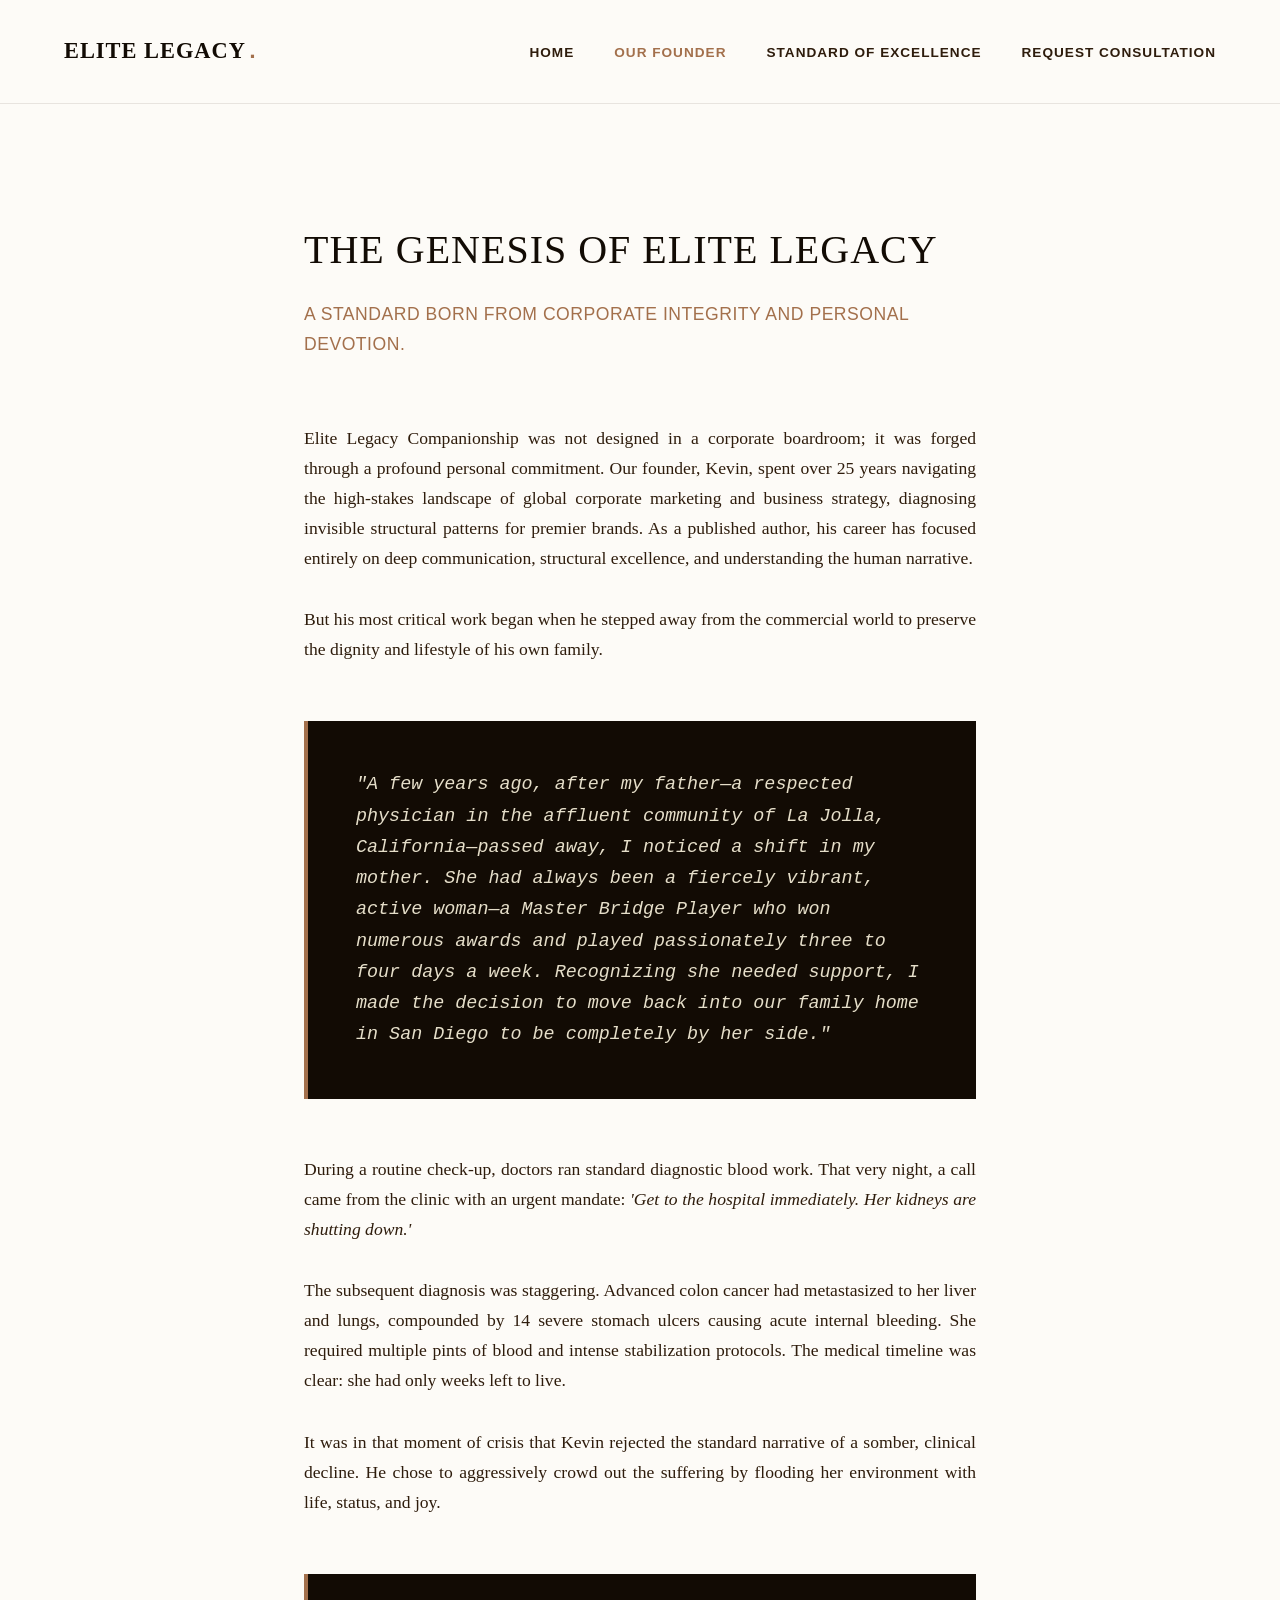
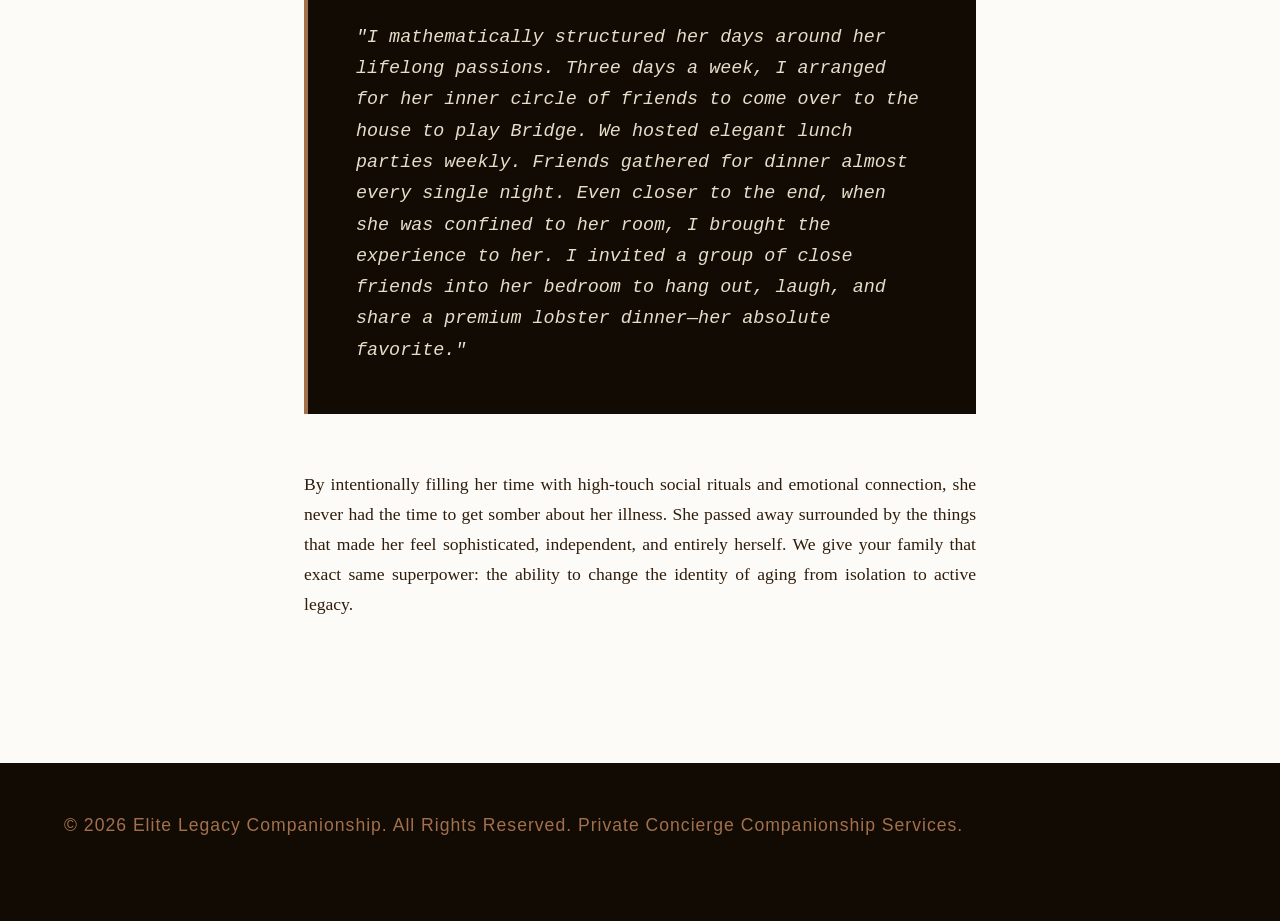
==== about.html @ 6182fc1a "Add files via upload" ====
<!DOCTYPE html>
<html lang="en">
<head>
    <meta charset="UTF-8">
    <meta name="viewport" content="width=device-width, initial-scale=1.0">
    <title>Our Founder | Elite Legacy Companionship</title>
    <style>
        :root {
            --bg-color: #fdfbf7;
            --text-color: #2e1c0c;
            --accent-color: #a3704c;
            --banner-bg: #120b04;
        }
        * { box-sizing: border-box; margin: 0; padding: 0; }
        body {
            font-family: 'Georgia', serif;
            background-color: var(--bg-color);
            color: var(--text-color);
            line-height: 1.7;
        }
        nav {
            display: flex;
            justify-content: space-between;
            align-items: center;
            padding: 2rem 5%;
            border-bottom: 1px solid rgba(46, 28, 12, 0.1);
            position: sticky;
            top: 0;
            background-color: rgba(253, 251, 247, 0.95);
            backdrop-filter: blur(10px);
            z-index: 1000;
        }
        .logo { font-family: 'Georgia', serif; font-size: 1.4rem; font-weight: 700; letter-spacing: 1px; color: var(--banner-bg); text-transform: uppercase; }
        .logo span { font-family: 'Courier New', monospace; color: var(--accent-color); font-weight: 900; }
        .nav-links { display: flex; list-style: none; gap: 2.5rem; font-family: 'Segoe UI', sans-serif; }
        .nav-links a { color: var(--text-color); text-decoration: none; font-size: 0.85rem; font-weight: 600; letter-spacing: 1px; text-transform: uppercase; transition: color 0.3s ease; }
        .nav-links a:hover, .nav-links a.active { color: var(--accent-color); }
        
        .container { max-width: 800px; margin: 0 auto; padding: 7rem 5%; }
        h1 { font-size: 2.5rem; color: var(--banner-bg); margin-bottom: 1rem; font-weight: 400; text-transform: uppercase; letter-spacing: 1px; }
        .tagline { font-family: 'Segoe UI', sans-serif; font-size: 1.1rem; color: var(--accent-color); margin-bottom: 4rem; font-weight: 400; letter-spacing: 0.5px; text-transform: uppercase; }
        p { margin-bottom: 2rem; font-size: 1.1rem; text-align: justify; }
        
        .quote-banner {
            background-color: var(--banner-bg);
            color: #fdfbf7;
            padding: 3rem;
            margin: 3.5rem 0;
            border-left: 4px solid var(--accent-color);
        }
        .quote-banner p {
            font-family: 'Courier New', monospace;
            font-style: italic;
            color: #e5dec9;
            font-size: 1.15rem;
            margin-bottom: 0;
            text-align: left;
        }
        footer { background-color: #120b04; text-align: center; padding: 3rem 5%; font-family: 'Segoe UI', sans-serif; font-size: 0.8rem; letter-spacing: 1px; }
        footer p { color: #a3704c; }
    </style>
</head>
<body>
    <nav>
        <div class="logo">Elite Legacy<span>.</span></div>
        <ul class="nav-links">
            <li><a href="index.html">Home</a></li>
            <li><a href="about.html" class="active">Our Founder</a></li>
            <li><a href="excellence.html">Standard of Excellence</a></li>
            <li><a href="apply.html">Request Consultation</a></li>
        </ul>
    </nav>

    <div class="container">
        <h1>The Genesis of Elite Legacy</h1>
        <div class="tagline">A standard born from corporate integrity and personal devotion.</div>
        
        <p>Elite Legacy Companionship was not designed in a corporate boardroom; it was forged through a profound personal commitment. Our founder, Kevin, spent over 25 years navigating the high-stakes landscape of global corporate marketing and business strategy, diagnosing invisible structural patterns for premier brands. As a published author, his career has focused entirely on deep communication, structural excellence, and understanding the human narrative.</p>
        <p>But his most critical work began when he stepped away from the commercial world to preserve the dignity and lifestyle of his own family.</p>
        
        <div class="quote-banner">
            <p>"A few years ago, after my father—a respected physician in the affluent community of La Jolla, California—passed away, I noticed a shift in my mother. She had always been a fiercely vibrant, active woman—a Master Bridge Player who won numerous awards and played passionately three to four days a week. Recognizing she needed support, I made the decision to move back into our family home in San Diego to be completely by her side."</p>
        </div>

        <p>During a routine check-up, doctors ran standard diagnostic blood work. That very night, a call came from the clinic with an urgent mandate: <em>'Get to the hospital immediately. Her kidneys are shutting down.'</em></p>
        <p>The subsequent diagnosis was staggering. Advanced colon cancer had metastasized to her liver and lungs, compounded by 14 severe stomach ulcers causing acute internal bleeding. She required multiple pints of blood and intense stabilization protocols. The medical timeline was clear: she had only weeks left to live.</p>
        <p>It was in that moment of crisis that Kevin rejected the standard narrative of a somber, clinical decline. He chose to aggressively crowd out the suffering by flooding her environment with life, status, and joy.</p>
        
        <div class="quote-banner">
            <p>"I mathematically structured her days around her lifelong passions. Three days a week, I arranged for her inner circle of friends to come over to the house to play Bridge. We hosted elegant lunch parties weekly. Friends gathered for dinner almost every single night. Even closer to the end, when she was confined to her room, I brought the experience to her. I invited a group of close friends into her bedroom to hang out, laugh, and share a premium lobster dinner—her absolute favorite."</p>
        </div>

        <p>By intentionally filling her time with high-touch social rituals and emotional connection, she never had the time to get somber about her illness. She passed away surrounded by the things that made her feel sophisticated, independent, and entirely herself. We give your family that exact same superpower: the ability to change the identity of aging from isolation to active legacy.</p>
    </div>

    <footer>
        <p>&copy; 2026 Elite Legacy Companionship. All Rights Reserved. Private Concierge Companionship Services.</p>
    </footer>
</body>
</html>
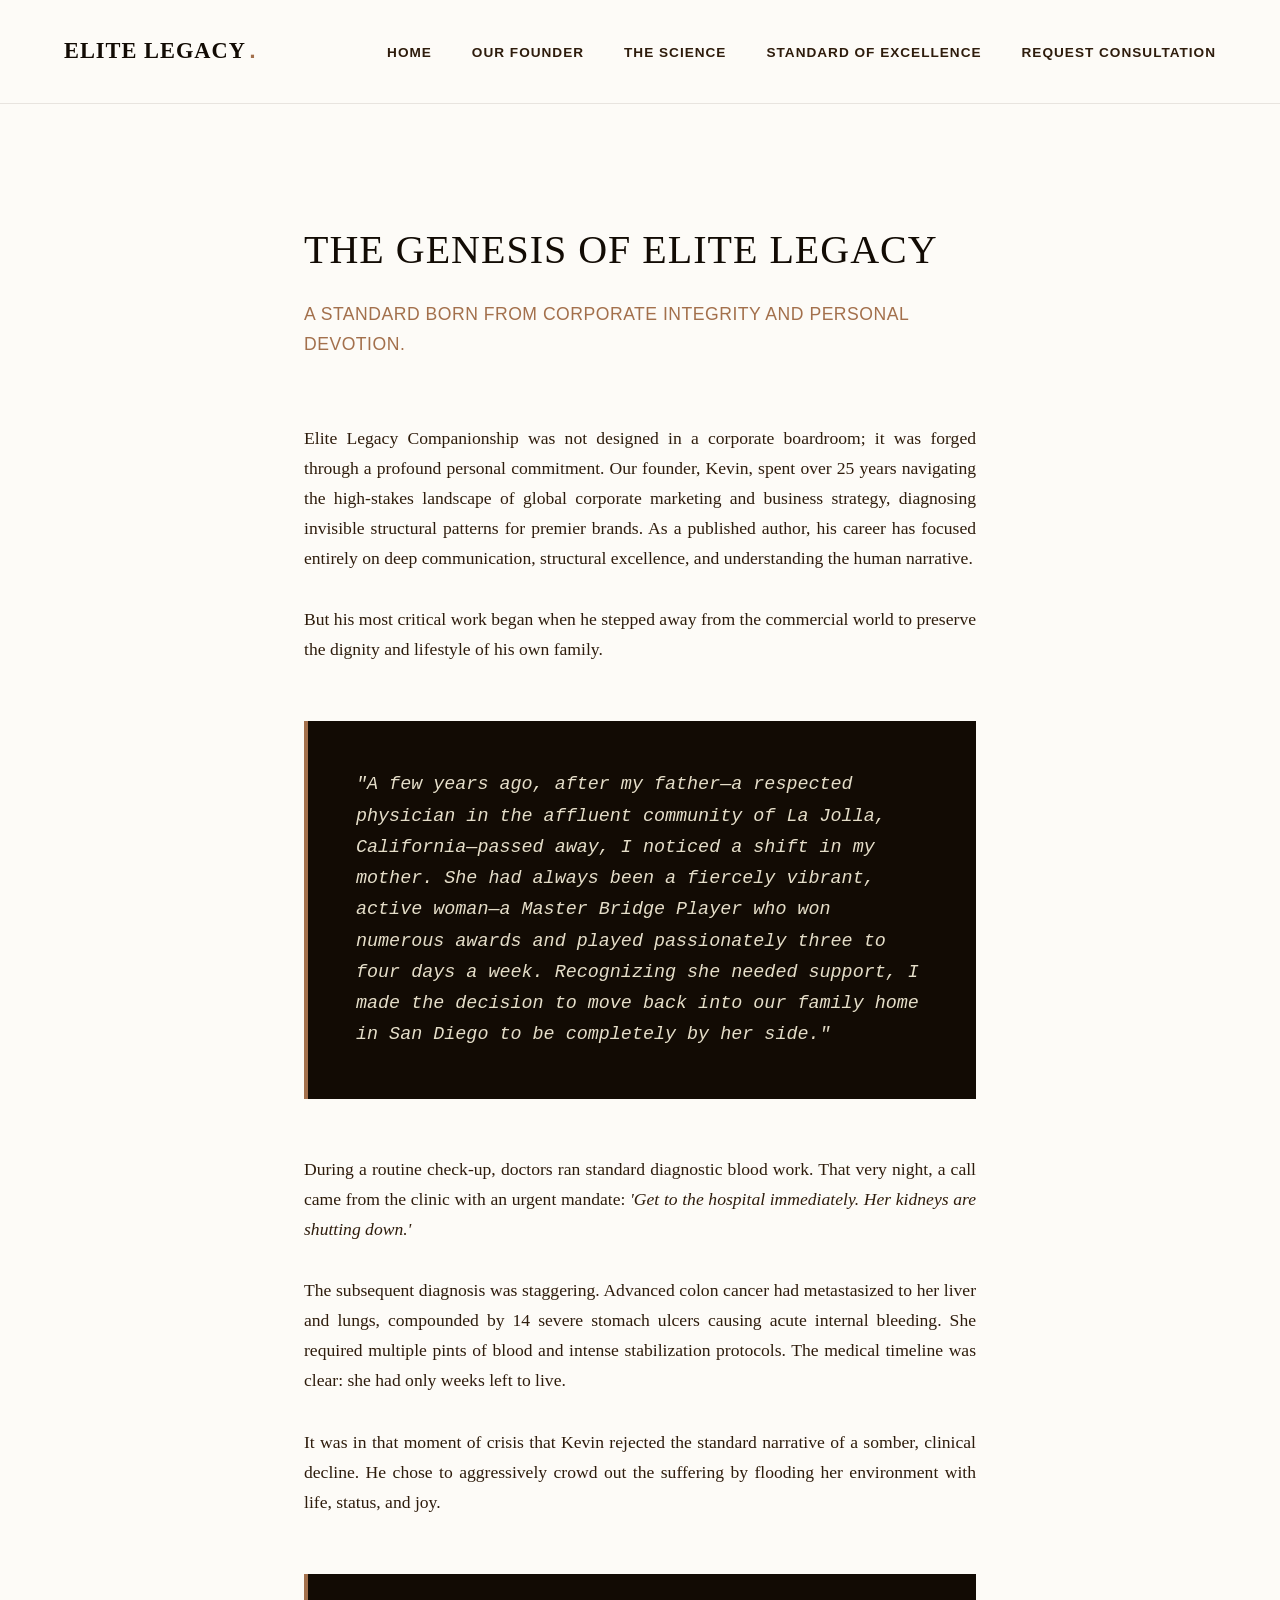
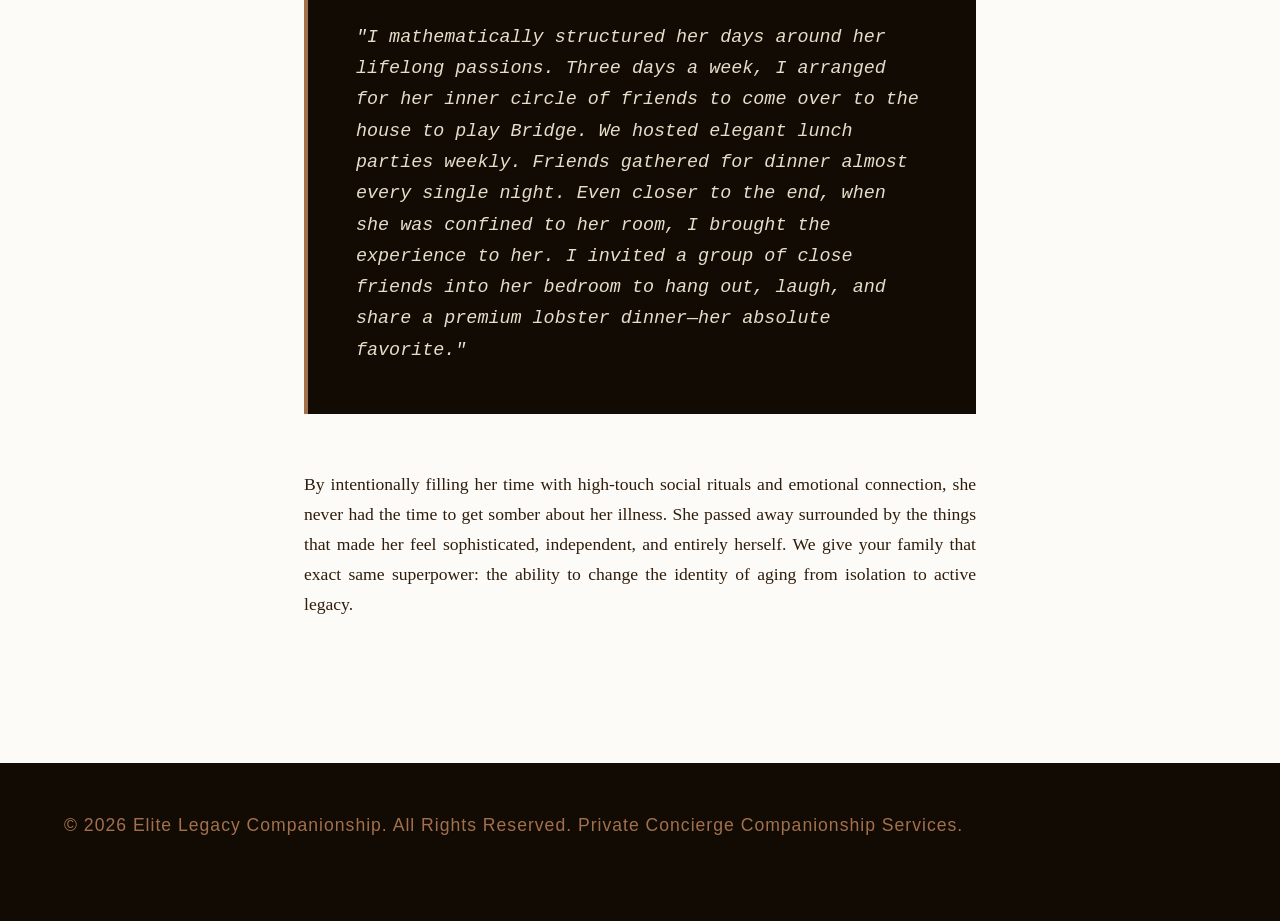
==== commit 27e41f5c: "Add files via upload" ====
--- a/about.html
+++ b/about.html
@@ -64,11 +64,13 @@
     <nav>
         <div class="logo">Elite Legacy<span>.</span></div>
         <ul class="nav-links">
-            <li><a href="index.html">Home</a></li>
-            <li><a href="about.html" class="active">Our Founder</a></li>
-            <li><a href="excellence.html">Standard of Excellence</a></li>
-            <li><a href="apply.html">Request Consultation</a></li>
-        </ul>
+    <li><a href="index.html">Home</a></li>
+    <li><a href="about.html">Our Founder</a></li>
+    <li><a href="science.html">The Science</a></li>
+    <li><a href="excellence.html">Standard of Excellence</a></li>
+    <li><a href="apply.html">Request Consultation</a></li>
+</ul>
+
     </nav>
 
     <div class="container">
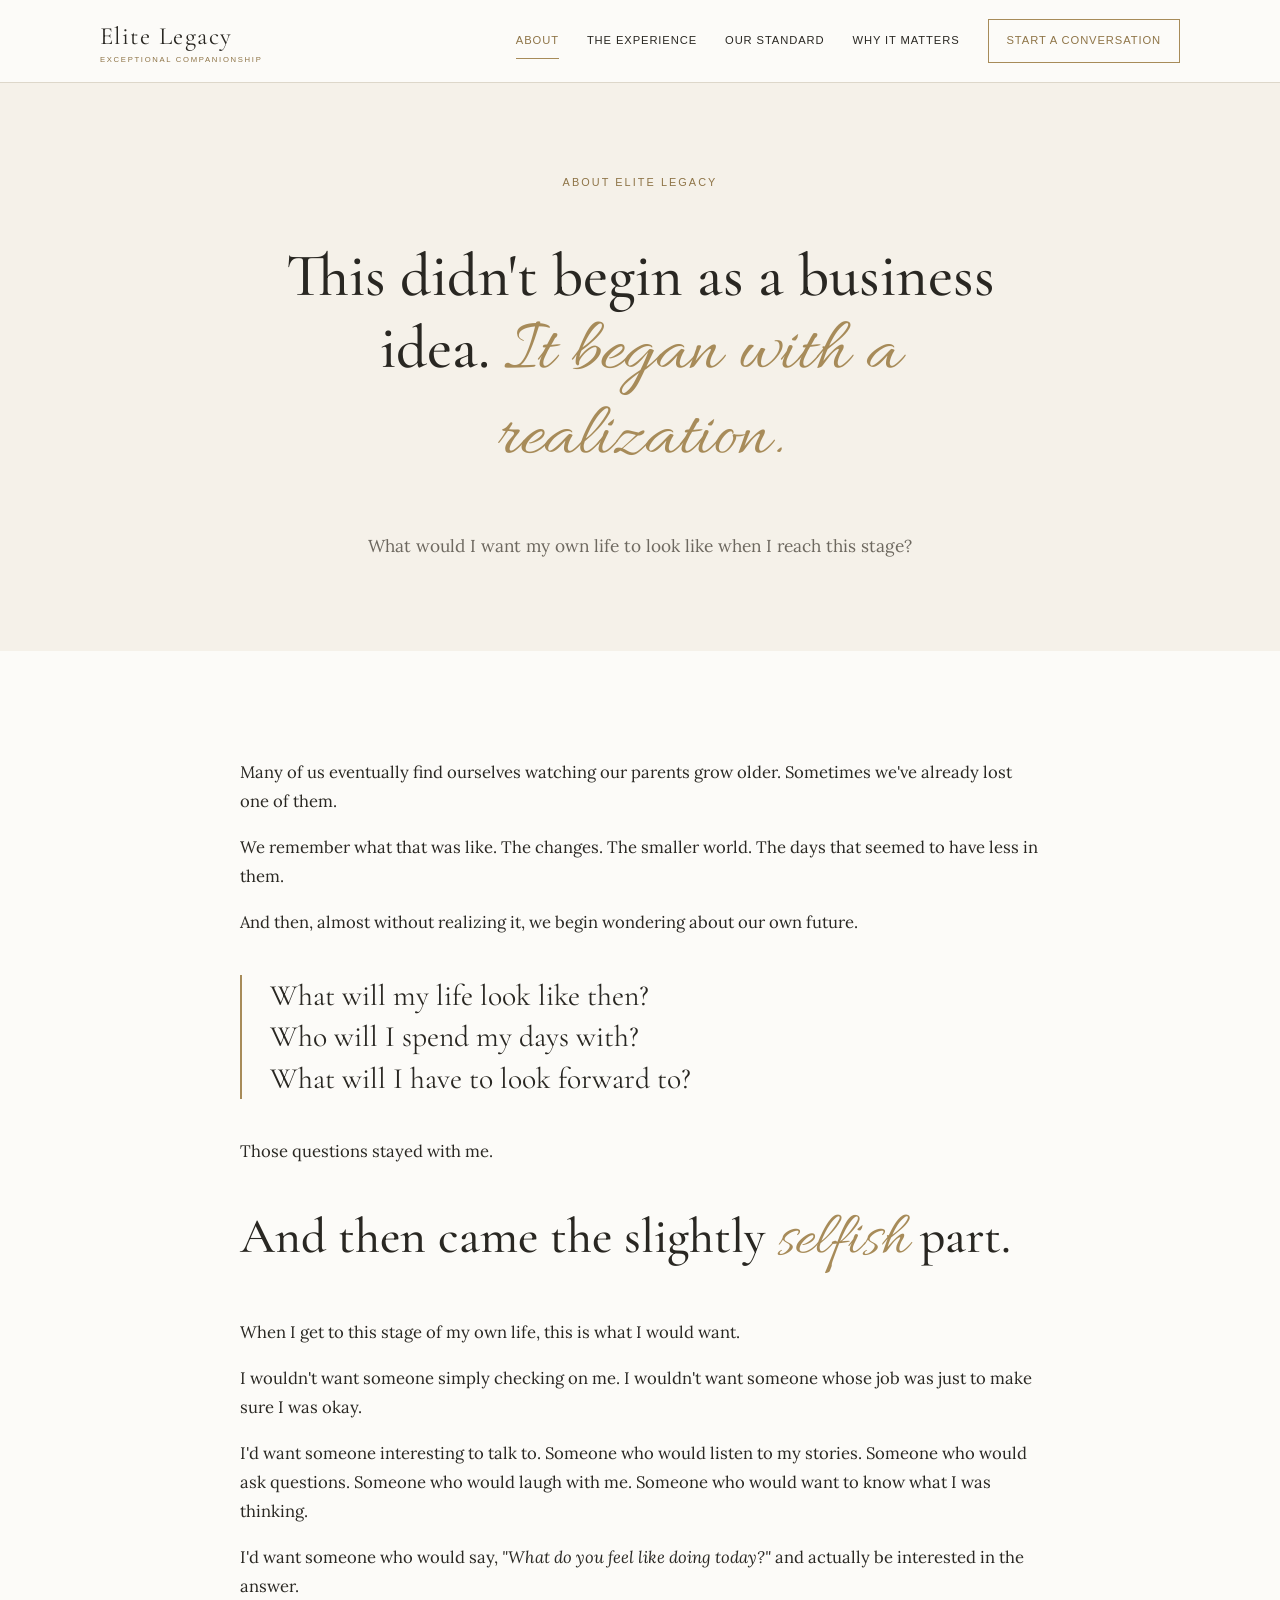
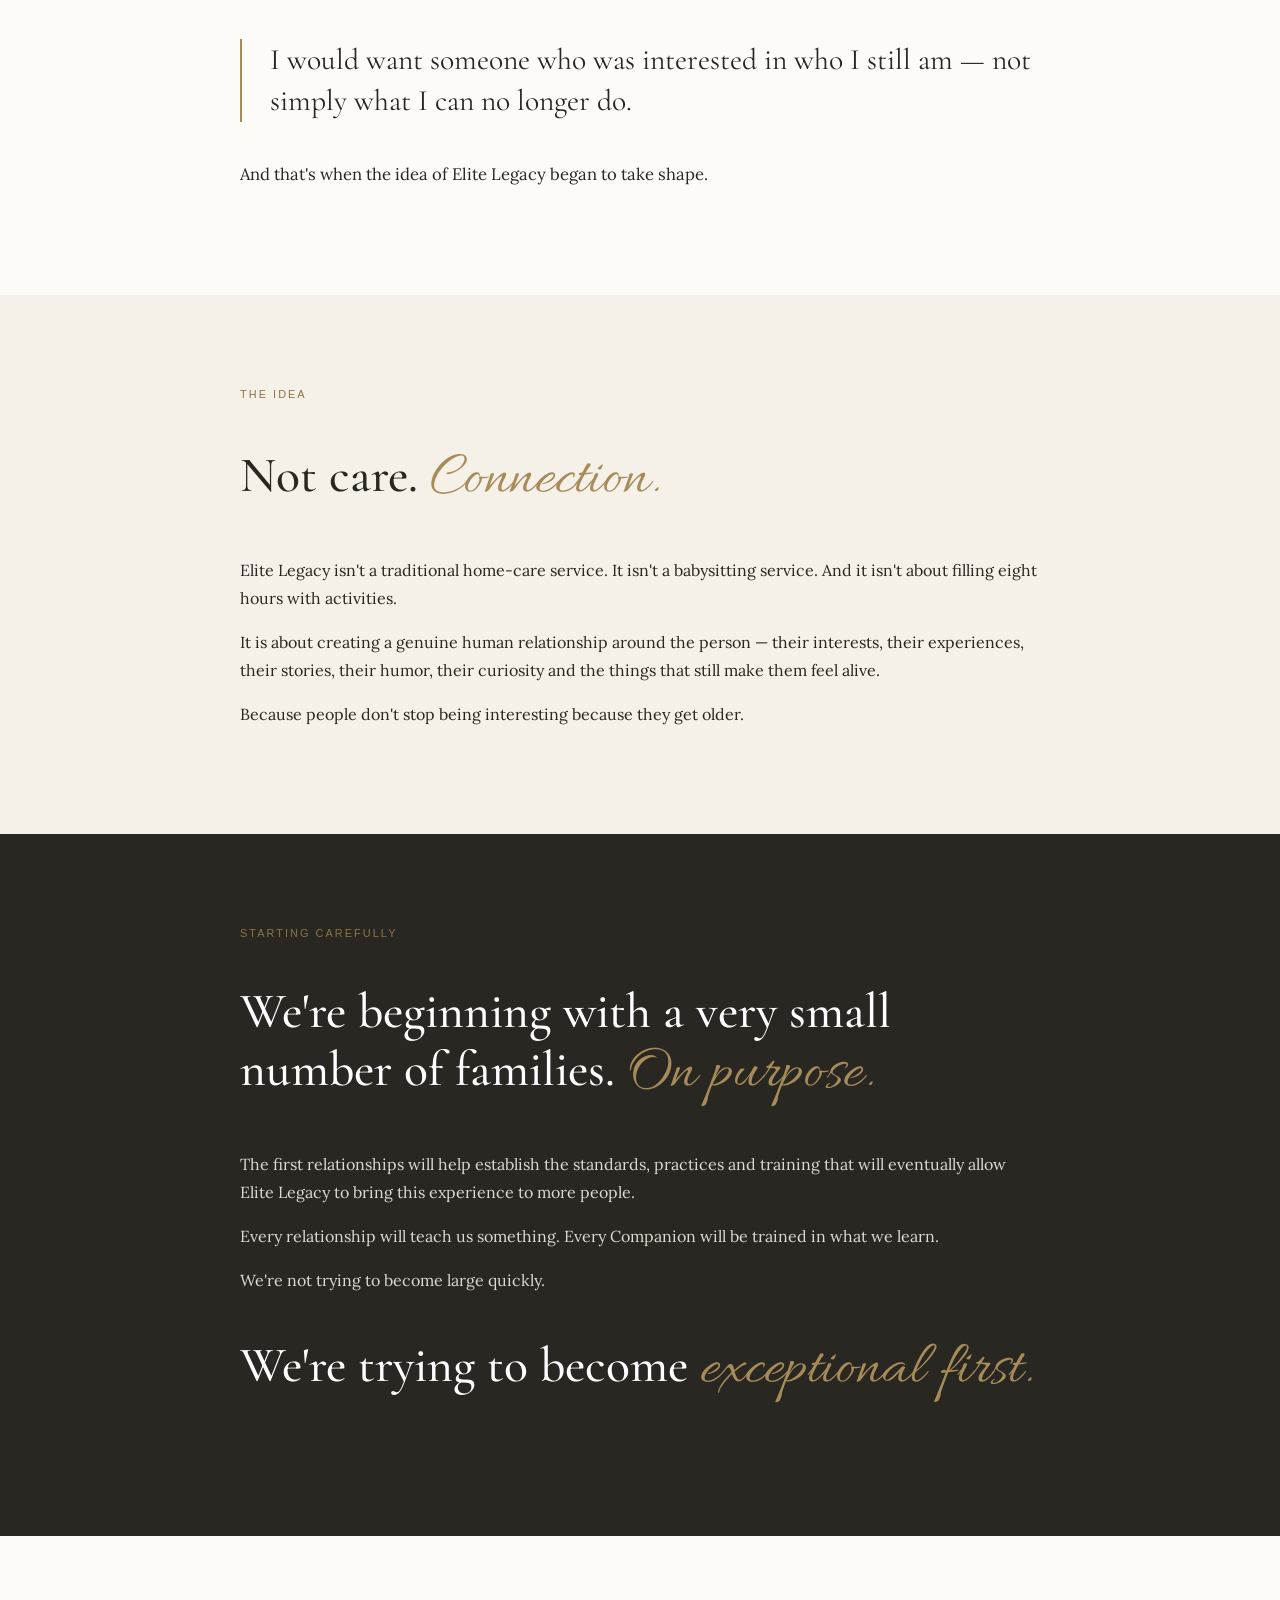
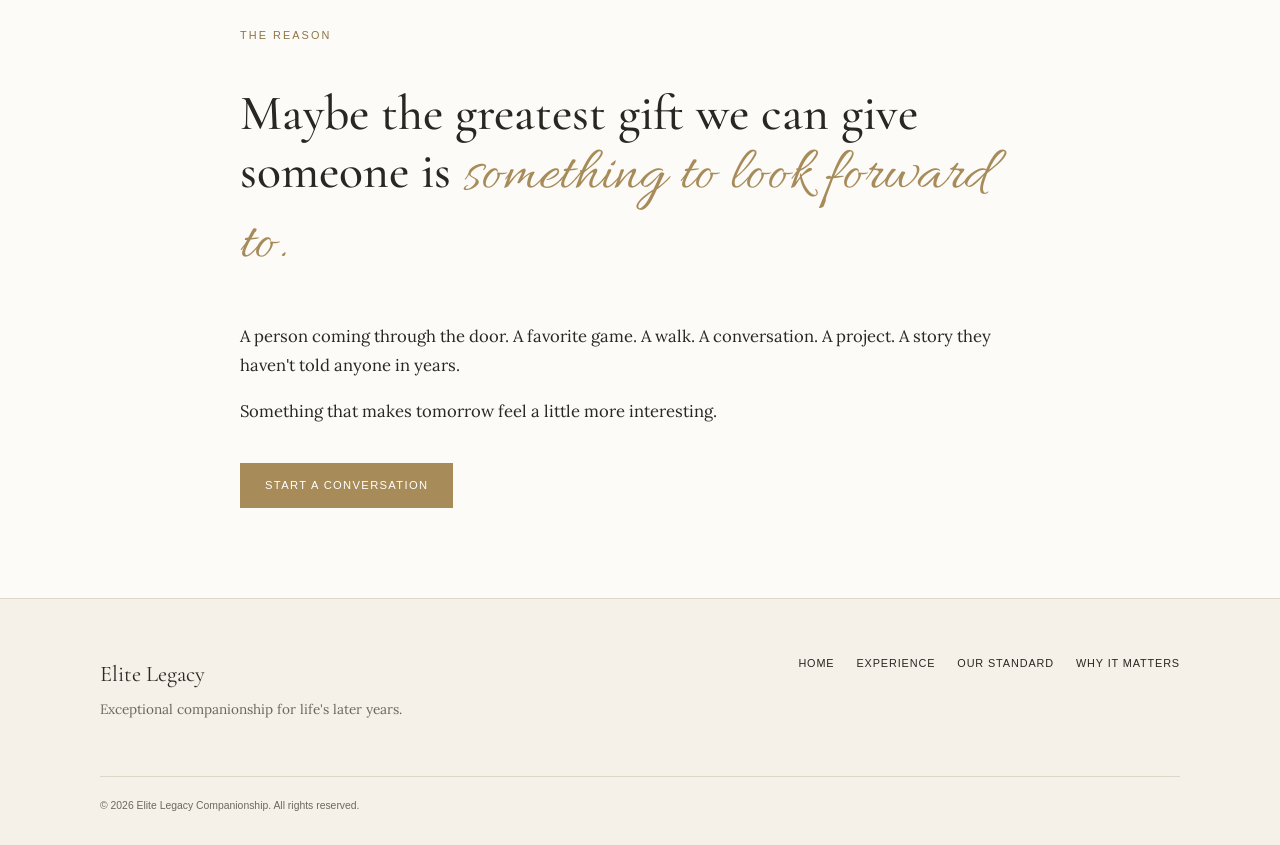
==== commit 2543efee: "Add files via upload" ====
--- a/about.html
+++ b/about.html
@@ -1,102 +1,305 @@
 <!DOCTYPE html>
 <html lang="en">
 <head>
-    <meta charset="UTF-8">
-    <meta name="viewport" content="width=device-width, initial-scale=1.0">
-    <title>Our Founder | Elite Legacy Companionship</title>
-    <style>
-        :root {
-            --bg-color: #fdfbf7;
-            --text-color: #2e1c0c;
-            --accent-color: #a3704c;
-            --banner-bg: #120b04;
-        }
-        * { box-sizing: border-box; margin: 0; padding: 0; }
-        body {
-            font-family: 'Georgia', serif;
-            background-color: var(--bg-color);
-            color: var(--text-color);
-            line-height: 1.7;
-        }
-        nav {
-            display: flex;
-            justify-content: space-between;
-            align-items: center;
-            padding: 2rem 5%;
-            border-bottom: 1px solid rgba(46, 28, 12, 0.1);
-            position: sticky;
-            top: 0;
-            background-color: rgba(253, 251, 247, 0.95);
-            backdrop-filter: blur(10px);
-            z-index: 1000;
-        }
-        .logo { font-family: 'Georgia', serif; font-size: 1.4rem; font-weight: 700; letter-spacing: 1px; color: var(--banner-bg); text-transform: uppercase; }
-        .logo span { font-family: 'Courier New', monospace; color: var(--accent-color); font-weight: 900; }
-        .nav-links { display: flex; list-style: none; gap: 2.5rem; font-family: 'Segoe UI', sans-serif; }
-        .nav-links a { color: var(--text-color); text-decoration: none; font-size: 0.85rem; font-weight: 600; letter-spacing: 1px; text-transform: uppercase; transition: color 0.3s ease; }
-        .nav-links a:hover, .nav-links a.active { color: var(--accent-color); }
-        
-        .container { max-width: 800px; margin: 0 auto; padding: 7rem 5%; }
-        h1 { font-size: 2.5rem; color: var(--banner-bg); margin-bottom: 1rem; font-weight: 400; text-transform: uppercase; letter-spacing: 1px; }
-        .tagline { font-family: 'Segoe UI', sans-serif; font-size: 1.1rem; color: var(--accent-color); margin-bottom: 4rem; font-weight: 400; letter-spacing: 0.5px; text-transform: uppercase; }
-        p { margin-bottom: 2rem; font-size: 1.1rem; text-align: justify; }
-        
-        .quote-banner {
-            background-color: var(--banner-bg);
-            color: #fdfbf7;
-            padding: 3rem;
-            margin: 3.5rem 0;
-            border-left: 4px solid var(--accent-color);
-        }
-        .quote-banner p {
-            font-family: 'Courier New', monospace;
-            font-style: italic;
-            color: #e5dec9;
-            font-size: 1.15rem;
-            margin-bottom: 0;
-            text-align: left;
-        }
-        footer { background-color: #120b04; text-align: center; padding: 3rem 5%; font-family: 'Segoe UI', sans-serif; font-size: 0.8rem; letter-spacing: 1px; }
-        footer p { color: #a3704c; }
-    </style>
+<meta charset="UTF-8">
+<meta name="viewport" content="width=device-width, initial-scale=1.0">
+
+<title>About | Elite Legacy Companionship</title>
+
+<meta name="description" content="Discover why Elite Legacy was created and the philosophy behind exceptional companionship for older adults.">
+
+<link rel="preconnect" href="https://fonts.googleapis.com">
+<link rel="preconnect" href="https://fonts.gstatic.com" crossorigin>
+<link href="https://fonts.googleapis.com/css2?family=Allura&family=Cormorant+Garamond:wght@400;500;600&family=Lora:wght@400;500;600&display=swap" rel="stylesheet">
+
+<style>
+:root{
+--ink:#292722;
+--soft:#6d685f;
+--gold:#a78b59;
+--gold-dark:#8e7447;
+--cream:#f5f1e9;
+--white:#fcfbf8;
+--line:#ddd7ca;
+}
+
+*{box-sizing:border-box;}
+body{margin:0;background:var(--white);color:var(--ink);font-family:"Lora",Georgia,serif;line-height:1.75;}
+a{color:inherit;text-decoration:none;}
+.container{width:min(1080px,90%);margin:auto;}
+
+h1,h2,h3{font-family:"Cormorant Garamond",Georgia,serif;font-weight:500;line-height:1.12;}
+h1{font-size:clamp(2.6rem,5vw,3.8rem);}
+h2{font-size:clamp(2.2rem,4vw,3.1rem);}
+h3{font-size:1.7rem;}
+
+.eyebrow{margin-bottom:16px;font-family:Arial,sans-serif;font-size:.68rem;letter-spacing:.19em;text-transform:uppercase;color:var(--gold-dark);}
+.script{font-family:"Allura",cursive;color:var(--gold);font-size:1.25em;}
+
+.site-header{background:rgba(252,251,248,.97);border-bottom:1px solid var(--line);}
+.nav{min-height:82px;display:flex;align-items:center;justify-content:space-between;gap:35px;}
+.logo{font-family:"Cormorant Garamond",Georgia,serif;font-size:1.55rem;letter-spacing:.06em;white-space:nowrap;}
+.logo span{display:block;margin-top:-5px;font-family:Arial,sans-serif;font-size:.48rem;letter-spacing:.22em;text-transform:uppercase;color:var(--gold-dark);}
+.nav-links{display:flex;align-items:center;gap:28px;font-family:Arial,sans-serif;font-size:.7rem;letter-spacing:.08em;text-transform:uppercase;}
+.nav-links a{padding:8px 0;border-bottom:1px solid transparent;}
+.nav-links a:hover,.nav-links a.active{color:var(--gold-dark);border-bottom-color:var(--gold);}
+.nav-cta{padding:11px 18px!important;border:1px solid var(--gold)!important;color:var(--gold-dark);}
+
+.hero{background:var(--cream);text-align:center;padding:90px 0;}
+.hero-content{max-width:800px;margin:auto;}
+.hero p{max-width:680px;margin:25px auto 0;color:var(--soft);font-size:1.08rem;}
+
+section{padding:90px 0;}
+.story{max-width:800px;}
+.story p{font-size:1.04rem;}
+.quote{margin:38px 0;padding-left:28px;border-left:2px solid var(--gold);font-family:"Cormorant Garamond",Georgia,serif;font-size:1.85rem;line-height:1.4;}
+
+.highlight{background:var(--cream);}
+.highlight-inner{max-width:800px;margin:auto;}
+
+.dark{background:var(--ink);color:white;}
+.dark p{color:#ddd9d0;}
+.dark-inner{max-width:800px;margin:auto;}
+
+.button{display:inline-block;margin-top:20px;padding:13px 25px;background:var(--gold);color:white;font-family:Arial,sans-serif;font-size:.7rem;letter-spacing:.12em;text-transform:uppercase;}
+
+footer{padding:55px 0 30px;border-top:1px solid var(--line);background:var(--cream);}
+.footer-inner{display:flex;justify-content:space-between;gap:40px;}
+.footer-brand{font-family:"Cormorant Garamond",Georgia,serif;font-size:1.4rem;}
+.footer-brand p{margin-top:5px;color:var(--soft);font-family:"Lora",Georgia,serif;font-size:.85rem;}
+.footer-links{display:flex;gap:22px;font-family:Arial,sans-serif;font-size:.68rem;text-transform:uppercase;letter-spacing:.08em;}
+.copyright{margin-top:40px;padding-top:20px;border-top:1px solid var(--line);color:var(--soft);font-family:Arial,sans-serif;font-size:.65rem;}
+
+@media(max-width:850px){
+.nav{flex-direction:column;padding:20px 0;gap:18px;}
+.nav-links{flex-wrap:wrap;justify-content:center;gap:15px 20px;}
+section{padding:70px 0;}
+.footer-inner{flex-direction:column;}
+.footer-links{flex-wrap:wrap;}
+}
+</style>
 </head>
+
 <body>
-    <nav>
-        <div class="logo">Elite Legacy<span>.</span></div>
-        <ul class="nav-links">
-    <li><a href="index.html">Home</a></li>
-    <li><a href="about.html">Our Founder</a></li>
-    <li><a href="science.html">The Science</a></li>
-    <li><a href="excellence.html">Standard of Excellence</a></li>
-    <li><a href="apply.html">Request Consultation</a></li>
-</ul>
-
-    </nav>
-
-    <div class="container">
-        <h1>The Genesis of Elite Legacy</h1>
-        <div class="tagline">A standard born from corporate integrity and personal devotion.</div>
-        
-        <p>Elite Legacy Companionship was not designed in a corporate boardroom; it was forged through a profound personal commitment. Our founder, Kevin, spent over 25 years navigating the high-stakes landscape of global corporate marketing and business strategy, diagnosing invisible structural patterns for premier brands. As a published author, his career has focused entirely on deep communication, structural excellence, and understanding the human narrative.</p>
-        <p>But his most critical work began when he stepped away from the commercial world to preserve the dignity and lifestyle of his own family.</p>
-        
-        <div class="quote-banner">
-            <p>"A few years ago, after my father—a respected physician in the affluent community of La Jolla, California—passed away, I noticed a shift in my mother. She had always been a fiercely vibrant, active woman—a Master Bridge Player who won numerous awards and played passionately three to four days a week. Recognizing she needed support, I made the decision to move back into our family home in San Diego to be completely by her side."</p>
-        </div>
-
-        <p>During a routine check-up, doctors ran standard diagnostic blood work. That very night, a call came from the clinic with an urgent mandate: <em>'Get to the hospital immediately. Her kidneys are shutting down.'</em></p>
-        <p>The subsequent diagnosis was staggering. Advanced colon cancer had metastasized to her liver and lungs, compounded by 14 severe stomach ulcers causing acute internal bleeding. She required multiple pints of blood and intense stabilization protocols. The medical timeline was clear: she had only weeks left to live.</p>
-        <p>It was in that moment of crisis that Kevin rejected the standard narrative of a somber, clinical decline. He chose to aggressively crowd out the suffering by flooding her environment with life, status, and joy.</p>
-        
-        <div class="quote-banner">
-            <p>"I mathematically structured her days around her lifelong passions. Three days a week, I arranged for her inner circle of friends to come over to the house to play Bridge. We hosted elegant lunch parties weekly. Friends gathered for dinner almost every single night. Even closer to the end, when she was confined to her room, I brought the experience to her. I invited a group of close friends into her bedroom to hang out, laugh, and share a premium lobster dinner—her absolute favorite."</p>
-        </div>
-
-        <p>By intentionally filling her time with high-touch social rituals and emotional connection, she never had the time to get somber about her illness. She passed away surrounded by the things that made her feel sophisticated, independent, and entirely herself. We give your family that exact same superpower: the ability to change the identity of aging from isolation to active legacy.</p>
-    </div>
-
-    <footer>
-        <p>&copy; 2026 Elite Legacy Companionship. All Rights Reserved. Private Concierge Companionship Services.</p>
-    </footer>
+
+<header class="site-header">
+<nav class="nav container">
+<a href="index.html" class="logo">Elite Legacy<span>Exceptional Companionship</span></a>
+<div class="nav-links">
+<a href="about.html" class="active">About</a>
+<a href="apply.html">The Experience</a>
+<a href="excellence.html">Our Standard</a>
+<a href="science.html">Why It Matters</a>
+<a href="apply.html" class="nav-cta">Start a Conversation</a>
+</div>
+</nav>
+</header>
+
+
+<section class="hero">
+
+<div class="container hero-content">
+
+<div class="eyebrow">About Elite Legacy</div>
+
+<h1>
+This didn't begin as a business idea.
+<span class="script">It began with a realization.</span>
+</h1>
+
+<p>
+What would I want my own life to look like when I reach this stage?
+</p>
+
+</div>
+
+</section>
+
+
+<section>
+
+<div class="container story">
+
+<p>
+Many of us eventually find ourselves watching our parents grow older.
+Sometimes we've already lost one of them.
+</p>
+
+<p>
+We remember what that was like.
+The changes. The smaller world. The days that seemed to have less in them.
+</p>
+
+<p>
+And then, almost without realizing it, we begin wondering about our
+own future.
+</p>
+
+<div class="quote">
+What will my life look like then?<br>
+Who will I spend my days with?<br>
+What will I have to look forward to?
+</div>
+
+<p>
+Those questions stayed with me.
+</p>
+
+<h2>
+And then came the slightly
+<span class="script">selfish</span> part.
+</h2>
+
+<p>
+When I get to this stage of my own life, this is what I would want.
+</p>
+
+<p>
+I wouldn't want someone simply checking on me.
+I wouldn't want someone whose job was just to make sure I was okay.
+</p>
+
+<p>
+I'd want someone interesting to talk to.
+Someone who would listen to my stories.
+Someone who would ask questions.
+Someone who would laugh with me.
+Someone who would want to know what I was thinking.
+</p>
+
+<p>
+I'd want someone who would say,
+<em>"What do you feel like doing today?"</em>
+and actually be interested in the answer.
+</p>
+
+<div class="quote">
+I would want someone who was interested in who I still am —
+not simply what I can no longer do.
+</div>
+
+<p>
+And that's when the idea of Elite Legacy began to take shape.
+</p>
+
+</div>
+
+</section>
+
+
+<section class="highlight">
+
+<div class="container highlight-inner">
+
+<div class="eyebrow">The Idea</div>
+
+<h2>
+Not care.
+<span class="script">Connection.</span>
+</h2>
+
+<p>
+Elite Legacy isn't a traditional home-care service.
+It isn't a babysitting service.
+And it isn't about filling eight hours with activities.
+</p>
+
+<p>
+It is about creating a genuine human relationship around the person —
+their interests, their experiences, their stories, their humor,
+their curiosity and the things that still make them feel alive.
+</p>
+
+<p>
+Because people don't stop being interesting because they get older.
+</p>
+
+</div>
+
+</section>
+
+
+<section class="dark">
+
+<div class="container dark-inner">
+
+<div class="eyebrow">Starting Carefully</div>
+
+<h2>
+We're beginning with a very small number of families.
+<span class="script">On purpose.</span>
+</h2>
+
+<p>
+The first relationships will help establish the standards, practices
+and training that will eventually allow Elite Legacy to bring this
+experience to more people.
+</p>
+
+<p>
+Every relationship will teach us something.
+Every Companion will be trained in what we learn.
+</p>
+
+<p>
+We're not trying to become large quickly.
+</p>
+
+<h2>
+We're trying to become
+<span class="script">exceptional first.</span>
+</h2>
+
+</div>
+
+</section>
+
+
+<section>
+
+<div class="container story">
+
+<div class="eyebrow">The Reason</div>
+
+<h2>
+Maybe the greatest gift we can give someone is
+<span class="script">something to look forward to.</span>
+</h2>
+
+<p>
+A person coming through the door.
+A favorite game.
+A walk.
+A conversation.
+A project.
+A story they haven't told anyone in years.
+</p>
+
+<p>
+Something that makes tomorrow feel a little more interesting.
+</p>
+
+<a href="apply.html" class="button">Start a Conversation</a>
+
+</div>
+
+</section>
+
+
+<footer>
+<div class="container">
+<div class="footer-inner">
+<div class="footer-brand">Elite Legacy<p>Exceptional companionship for life's later years.</p></div>
+<div class="footer-links">
+<a href="index.html">Home</a>
+<a href="apply.html">Experience</a>
+<a href="excellence.html">Our Standard</a>
+<a href="science.html">Why It Matters</a>
+</div>
+</div>
+<div class="copyright">© 2026 Elite Legacy Companionship. All rights reserved.</div>
+</div>
+</footer>
+
 </body>
-</html>
+</html>
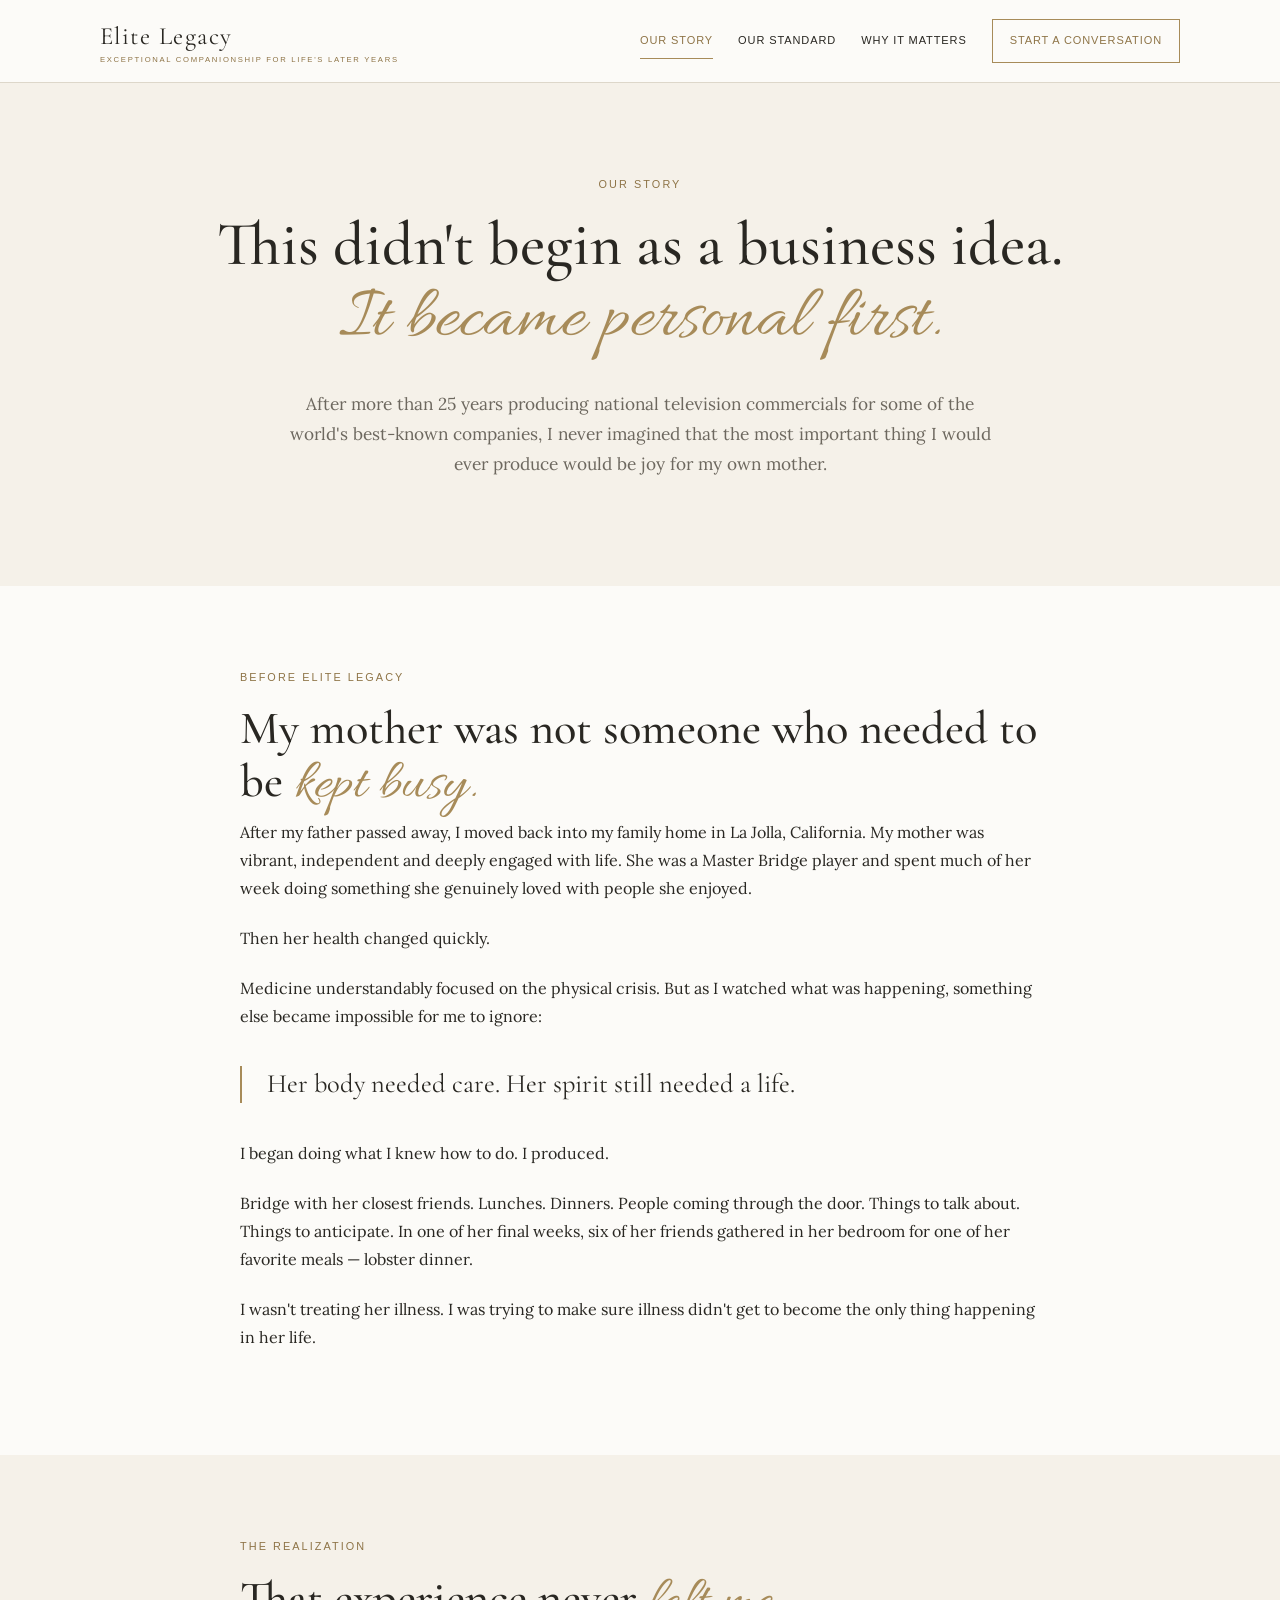
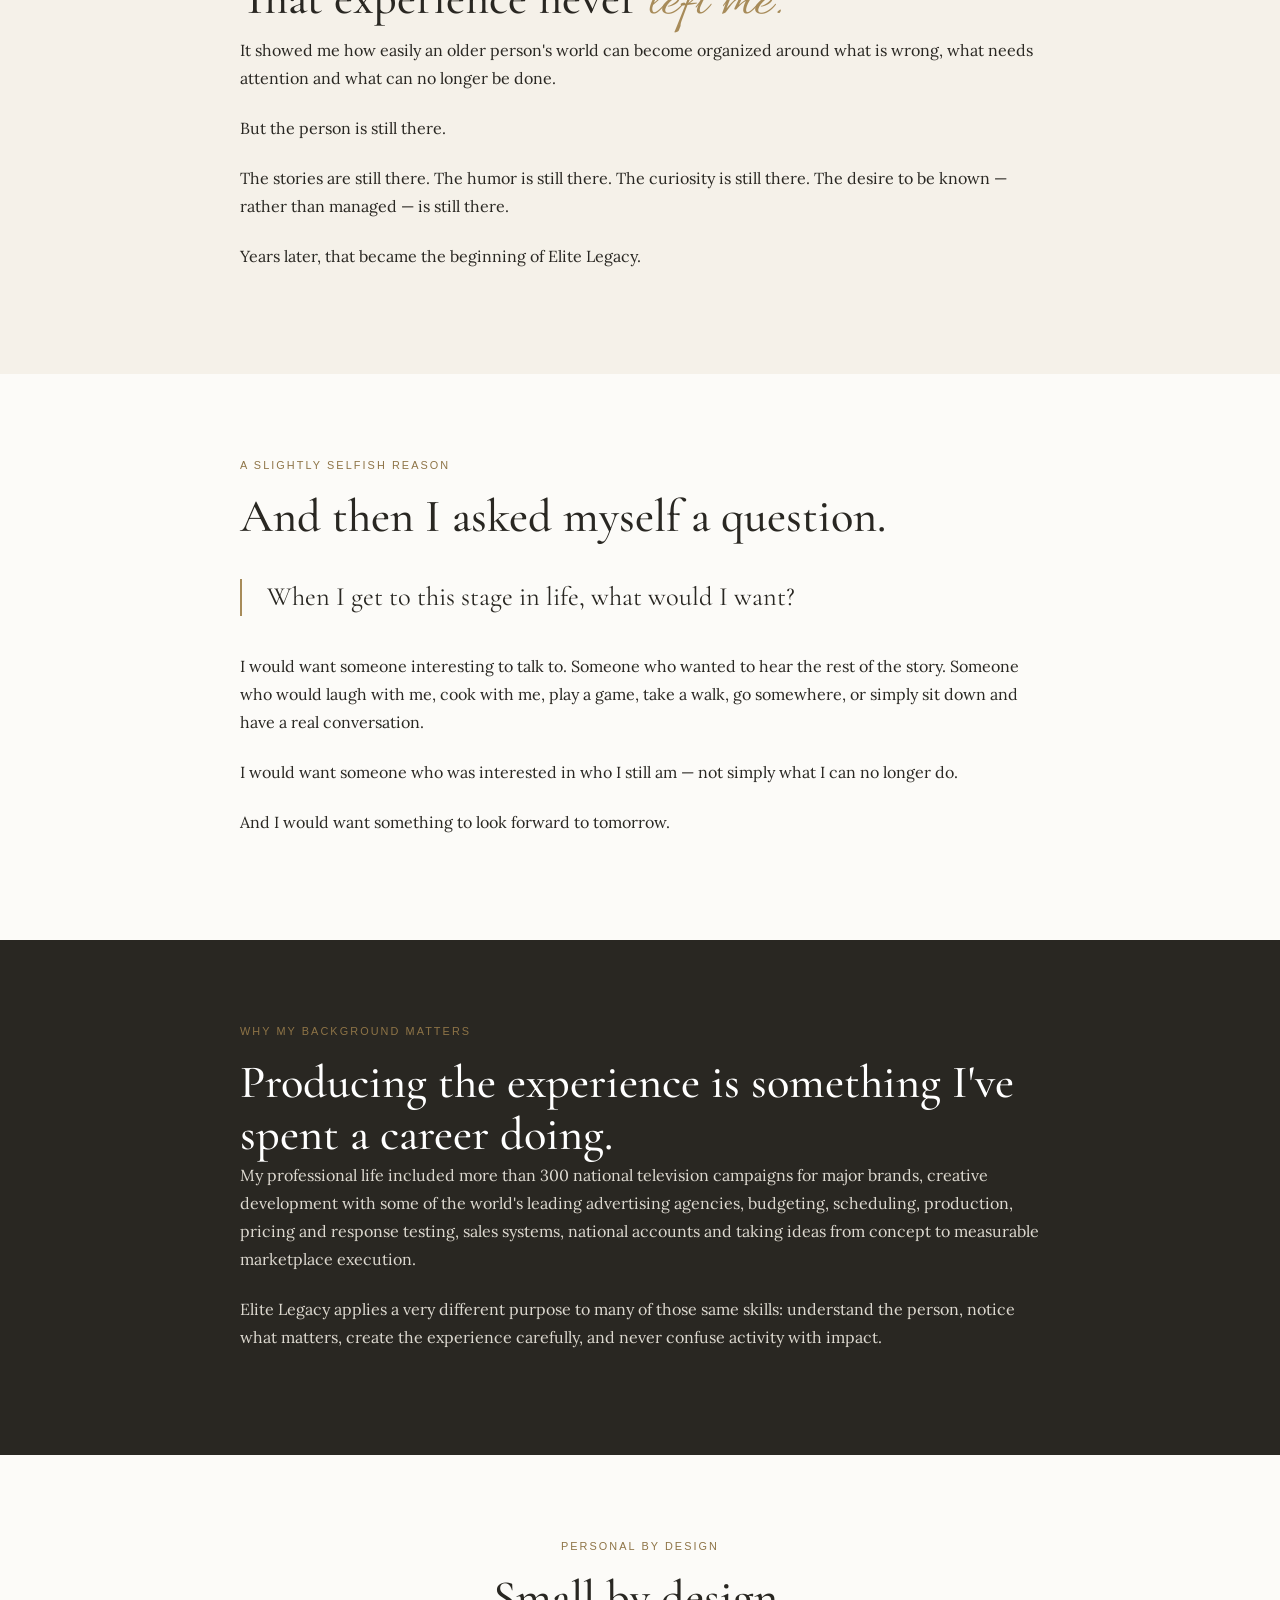
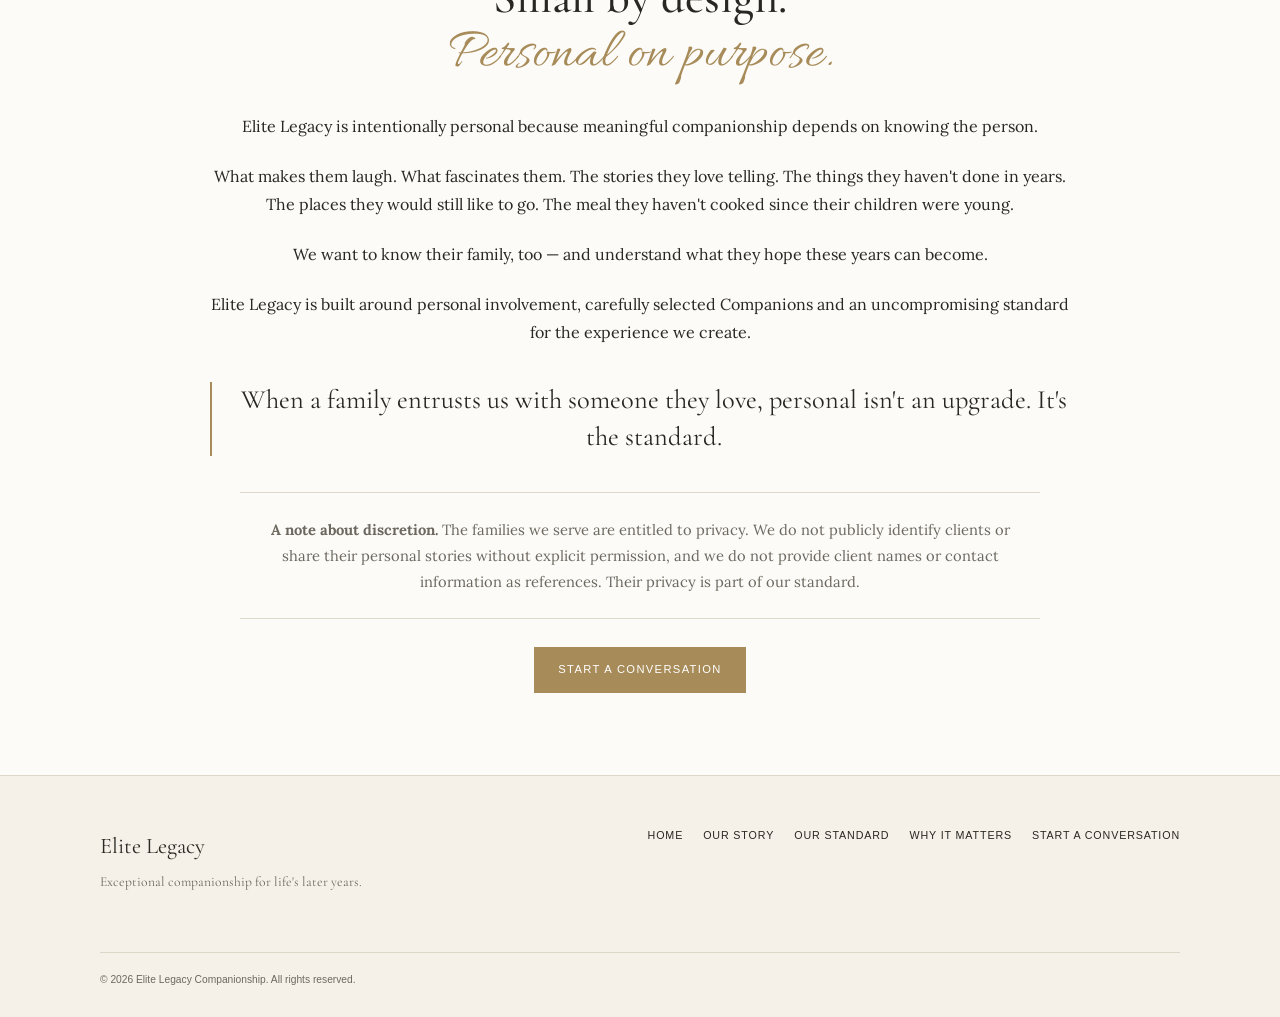
==== commit 9761ffcc: "Add files via upload" ====
--- a/about.html
+++ b/about.html
@@ -1,305 +1,22 @@
 <!DOCTYPE html>
-<html lang="en">
-<head>
-<meta charset="UTF-8">
-<meta name="viewport" content="width=device-width, initial-scale=1.0">
+<html lang="en"><head><meta charset="UTF-8"><meta name="viewport" content="width=device-width, initial-scale=1.0">
+<title>Our Story | Elite Legacy Companionship</title>
+<meta name="description" content="The personal story behind Elite Legacy Companionship, from a mother’s final chapter to a new way of thinking about meaningful later-life companionship.">
+<link rel="canonical" href="https://elitelegacycompanionship.com/about.html">
 
-<title>About | Elite Legacy Companionship</title>
-
-<meta name="description" content="Discover why Elite Legacy was created and the philosophy behind exceptional companionship for older adults.">
-
-<link rel="preconnect" href="https://fonts.googleapis.com">
-<link rel="preconnect" href="https://fonts.gstatic.com" crossorigin>
-<link href="https://fonts.googleapis.com/css2?family=Allura&family=Cormorant+Garamond:wght@400;500;600&family=Lora:wght@400;500;600&display=swap" rel="stylesheet">
-
-<style>
-:root{
---ink:#292722;
---soft:#6d685f;
---gold:#a78b59;
---gold-dark:#8e7447;
---cream:#f5f1e9;
---white:#fcfbf8;
---line:#ddd7ca;
-}
-
-*{box-sizing:border-box;}
-body{margin:0;background:var(--white);color:var(--ink);font-family:"Lora",Georgia,serif;line-height:1.75;}
-a{color:inherit;text-decoration:none;}
-.container{width:min(1080px,90%);margin:auto;}
-
-h1,h2,h3{font-family:"Cormorant Garamond",Georgia,serif;font-weight:500;line-height:1.12;}
-h1{font-size:clamp(2.6rem,5vw,3.8rem);}
-h2{font-size:clamp(2.2rem,4vw,3.1rem);}
-h3{font-size:1.7rem;}
-
-.eyebrow{margin-bottom:16px;font-family:Arial,sans-serif;font-size:.68rem;letter-spacing:.19em;text-transform:uppercase;color:var(--gold-dark);}
-.script{font-family:"Allura",cursive;color:var(--gold);font-size:1.25em;}
-
-.site-header{background:rgba(252,251,248,.97);border-bottom:1px solid var(--line);}
-.nav{min-height:82px;display:flex;align-items:center;justify-content:space-between;gap:35px;}
-.logo{font-family:"Cormorant Garamond",Georgia,serif;font-size:1.55rem;letter-spacing:.06em;white-space:nowrap;}
-.logo span{display:block;margin-top:-5px;font-family:Arial,sans-serif;font-size:.48rem;letter-spacing:.22em;text-transform:uppercase;color:var(--gold-dark);}
-.nav-links{display:flex;align-items:center;gap:28px;font-family:Arial,sans-serif;font-size:.7rem;letter-spacing:.08em;text-transform:uppercase;}
-.nav-links a{padding:8px 0;border-bottom:1px solid transparent;}
-.nav-links a:hover,.nav-links a.active{color:var(--gold-dark);border-bottom-color:var(--gold);}
-.nav-cta{padding:11px 18px!important;border:1px solid var(--gold)!important;color:var(--gold-dark);}
-
-.hero{background:var(--cream);text-align:center;padding:90px 0;}
-.hero-content{max-width:800px;margin:auto;}
-.hero p{max-width:680px;margin:25px auto 0;color:var(--soft);font-size:1.08rem;}
-
-section{padding:90px 0;}
-.story{max-width:800px;}
-.story p{font-size:1.04rem;}
-.quote{margin:38px 0;padding-left:28px;border-left:2px solid var(--gold);font-family:"Cormorant Garamond",Georgia,serif;font-size:1.85rem;line-height:1.4;}
-
-.highlight{background:var(--cream);}
-.highlight-inner{max-width:800px;margin:auto;}
-
-.dark{background:var(--ink);color:white;}
-.dark p{color:#ddd9d0;}
-.dark-inner{max-width:800px;margin:auto;}
-
-.button{display:inline-block;margin-top:20px;padding:13px 25px;background:var(--gold);color:white;font-family:Arial,sans-serif;font-size:.7rem;letter-spacing:.12em;text-transform:uppercase;}
-
-footer{padding:55px 0 30px;border-top:1px solid var(--line);background:var(--cream);}
-.footer-inner{display:flex;justify-content:space-between;gap:40px;}
-.footer-brand{font-family:"Cormorant Garamond",Georgia,serif;font-size:1.4rem;}
-.footer-brand p{margin-top:5px;color:var(--soft);font-family:"Lora",Georgia,serif;font-size:.85rem;}
-.footer-links{display:flex;gap:22px;font-family:Arial,sans-serif;font-size:.68rem;text-transform:uppercase;letter-spacing:.08em;}
-.copyright{margin-top:40px;padding-top:20px;border-top:1px solid var(--line);color:var(--soft);font-family:Arial,sans-serif;font-size:.65rem;}
-
-@media(max-width:850px){
-.nav{flex-direction:column;padding:20px 0;gap:18px;}
-.nav-links{flex-wrap:wrap;justify-content:center;gap:15px 20px;}
-section{padding:70px 0;}
-.footer-inner{flex-direction:column;}
-.footer-links{flex-wrap:wrap;}
-}
-</style>
-</head>
-
-<body>
-
-<header class="site-header">
-<nav class="nav container">
-<a href="index.html" class="logo">Elite Legacy<span>Exceptional Companionship</span></a>
+<link rel="stylesheet" href="styles.css">
+</head><body><header class="site-header"><nav class="nav container">
+<a href="index.html" class="logo">Elite Legacy<span>Exceptional Companionship for Life's Later Years</span></a>
 <div class="nav-links">
-<a href="about.html" class="active">About</a>
-<a href="apply.html">The Experience</a>
+<a href="about.html" class="active">Our Story</a>
 <a href="excellence.html">Our Standard</a>
 <a href="science.html">Why It Matters</a>
 <a href="apply.html" class="nav-cta">Start a Conversation</a>
-</div>
-</nav>
-</header>
-
-
-<section class="hero">
-
-<div class="container hero-content">
-
-<div class="eyebrow">About Elite Legacy</div>
-
-<h1>
-This didn't begin as a business idea.
-<span class="script">It began with a realization.</span>
-</h1>
-
-<p>
-What would I want my own life to look like when I reach this stage?
-</p>
-
-</div>
-
-</section>
-
-
-<section>
-
-<div class="container story">
-
-<p>
-Many of us eventually find ourselves watching our parents grow older.
-Sometimes we've already lost one of them.
-</p>
-
-<p>
-We remember what that was like.
-The changes. The smaller world. The days that seemed to have less in them.
-</p>
-
-<p>
-And then, almost without realizing it, we begin wondering about our
-own future.
-</p>
-
-<div class="quote">
-What will my life look like then?<br>
-Who will I spend my days with?<br>
-What will I have to look forward to?
-</div>
-
-<p>
-Those questions stayed with me.
-</p>
-
-<h2>
-And then came the slightly
-<span class="script">selfish</span> part.
-</h2>
-
-<p>
-When I get to this stage of my own life, this is what I would want.
-</p>
-
-<p>
-I wouldn't want someone simply checking on me.
-I wouldn't want someone whose job was just to make sure I was okay.
-</p>
-
-<p>
-I'd want someone interesting to talk to.
-Someone who would listen to my stories.
-Someone who would ask questions.
-Someone who would laugh with me.
-Someone who would want to know what I was thinking.
-</p>
-
-<p>
-I'd want someone who would say,
-<em>"What do you feel like doing today?"</em>
-and actually be interested in the answer.
-</p>
-
-<div class="quote">
-I would want someone who was interested in who I still am —
-not simply what I can no longer do.
-</div>
-
-<p>
-And that's when the idea of Elite Legacy began to take shape.
-</p>
-
-</div>
-
-</section>
-
-
-<section class="highlight">
-
-<div class="container highlight-inner">
-
-<div class="eyebrow">The Idea</div>
-
-<h2>
-Not care.
-<span class="script">Connection.</span>
-</h2>
-
-<p>
-Elite Legacy isn't a traditional home-care service.
-It isn't a babysitting service.
-And it isn't about filling eight hours with activities.
-</p>
-
-<p>
-It is about creating a genuine human relationship around the person —
-their interests, their experiences, their stories, their humor,
-their curiosity and the things that still make them feel alive.
-</p>
-
-<p>
-Because people don't stop being interesting because they get older.
-</p>
-
-</div>
-
-</section>
-
-
-<section class="dark">
-
-<div class="container dark-inner">
-
-<div class="eyebrow">Starting Carefully</div>
-
-<h2>
-We're beginning with a very small number of families.
-<span class="script">On purpose.</span>
-</h2>
-
-<p>
-The first relationships will help establish the standards, practices
-and training that will eventually allow Elite Legacy to bring this
-experience to more people.
-</p>
-
-<p>
-Every relationship will teach us something.
-Every Companion will be trained in what we learn.
-</p>
-
-<p>
-We're not trying to become large quickly.
-</p>
-
-<h2>
-We're trying to become
-<span class="script">exceptional first.</span>
-</h2>
-
-</div>
-
-</section>
-
-
-<section>
-
-<div class="container story">
-
-<div class="eyebrow">The Reason</div>
-
-<h2>
-Maybe the greatest gift we can give someone is
-<span class="script">something to look forward to.</span>
-</h2>
-
-<p>
-A person coming through the door.
-A favorite game.
-A walk.
-A conversation.
-A project.
-A story they haven't told anyone in years.
-</p>
-
-<p>
-Something that makes tomorrow feel a little more interesting.
-</p>
-
-<a href="apply.html" class="button">Start a Conversation</a>
-
-</div>
-
-</section>
-
-
-<footer>
-<div class="container">
-<div class="footer-inner">
-<div class="footer-brand">Elite Legacy<p>Exceptional companionship for life's later years.</p></div>
-<div class="footer-links">
-<a href="index.html">Home</a>
-<a href="apply.html">Experience</a>
-<a href="excellence.html">Our Standard</a>
-<a href="science.html">Why It Matters</a>
-</div>
-</div>
-<div class="copyright">© 2026 Elite Legacy Companionship. All rights reserved.</div>
-</div>
-</footer>
-
-</body>
-</html>+</div></nav></header><main>
+<section class="hero"><div class="container hero-content"><div class="eyebrow">Our Story</div><h1>This didn't begin as a business idea.<br><span class="script">It became personal first.</span></h1><p class="lead">After more than 25 years producing national television commercials for some of the world's best-known companies, I never imagined that the most important thing I would ever produce would be joy for my own mother.</p></div></section>
+<section><div class="container narrow"><div class="eyebrow">Before Elite Legacy</div><h2>My mother was not someone who needed to be <span class="script">kept busy.</span></h2><p>After my father passed away, I moved back into my family home in La Jolla, California. My mother was vibrant, independent and deeply engaged with life. She was a Master Bridge player and spent much of her week doing something she genuinely loved with people she enjoyed.</p><p>Then her health changed quickly.</p><p>Medicine understandably focused on the physical crisis. But as I watched what was happening, something else became impossible for me to ignore:</p><div class="quote">Her body needed care. Her spirit still needed a life.</div><p>I began doing what I knew how to do. I produced.</p><p>Bridge with her closest friends. Lunches. Dinners. People coming through the door. Things to talk about. Things to anticipate. In one of her final weeks, six of her friends gathered in her bedroom for one of her favorite meals — lobster dinner.</p><p>I wasn't treating her illness. I was trying to make sure illness didn't get to become the only thing happening in her life.</p></div></section>
+<section class="soft"><div class="container narrow"><div class="eyebrow">The Realization</div><h2>That experience never <span class="script">left me.</span></h2><p>It showed me how easily an older person's world can become organized around what is wrong, what needs attention and what can no longer be done.</p><p>But the person is still there.</p><p>The stories are still there. The humor is still there. The curiosity is still there. The desire to be known — rather than managed — is still there.</p><p>Years later, that became the beginning of Elite Legacy.</p></div></section>
+<section><div class="container narrow"><div class="eyebrow">A Slightly Selfish Reason</div><h2>And then I asked myself a question.</h2><div class="quote">When I get to this stage in life, what would I want?</div><p>I would want someone interesting to talk to. Someone who wanted to hear the rest of the story. Someone who would laugh with me, cook with me, play a game, take a walk, go somewhere, or simply sit down and have a real conversation.</p><p>I would want someone who was interested in who I still am — not simply what I can no longer do.</p><p>And I would want something to look forward to tomorrow.</p></div></section>
+<section class="dark"><div class="container narrow"><div class="eyebrow">Why My Background Matters</div><h2>Producing the experience is something I've spent a career doing.</h2><p>My professional life included more than 300 national television campaigns for major brands, creative development with some of the world's leading advertising agencies, budgeting, scheduling, production, pricing and response testing, sales systems, national accounts and taking ideas from concept to measurable marketplace execution.</p><p>Elite Legacy applies a very different purpose to many of those same skills: understand the person, notice what matters, create the experience carefully, and never confuse activity with impact.</p></div></section>
+<section><div class="container belief"><div class="eyebrow">Personal by Design</div><h2>Small by design.<br><span class="script">Personal on purpose.</span></h2><p>Elite Legacy is intentionally personal because meaningful companionship depends on knowing the person.</p><p>What makes them laugh. What fascinates them. The stories they love telling. The things they haven't done in years. The places they would still like to go. The meal they haven't cooked since their children were young.</p><p>We want to know their family, too — and understand what they hope these years can become.</p><p>Elite Legacy is built around personal involvement, carefully selected Companions and an uncompromising standard for the experience we create.</p><div class="quote">When a family entrusts us with someone they love, personal isn't an upgrade. It's the standard.</div><div class="privacy-note"><strong>A note about discretion.</strong> The families we serve are entitled to privacy. We do not publicly identify clients or share their personal stories without explicit permission, and we do not provide client names or contact information as references. Their privacy is part of our standard.</div><a class="button" href="apply.html">Start a Conversation</a></div></section>
+</main><footer><div class="container"><div class="footer-inner"><div class="footer-brand">Elite Legacy<p>Exceptional companionship for life's later years.</p></div><div class="footer-links"><a href="index.html">Home</a><a href="about.html">Our Story</a><a href="excellence.html">Our Standard</a><a href="science.html">Why It Matters</a><a href="apply.html">Start a Conversation</a></div></div><div class="copyright">© 2026 Elite Legacy Companionship. All rights reserved.</div></div></footer></body></html>
--- a/styles.css
+++ b/styles.css
@@ -0,0 +1,100 @@
+@import url('https://fonts.googleapis.com/css2?family=Allura&family=Cormorant+Garamond:wght@400;500;600&family=Lora:wght@400;500;600&display=swap');
+
+:root{
+  --ink:#292722; --soft:#6d685f; --gold:#a78b59; --gold-dark:#8e7447;
+  --cream:#f5f1e9; --white:#fcfbf8; --line:#ddd7ca; --dark:#292722;
+  --max:1080px;
+}
+*{box-sizing:border-box}
+html{scroll-behavior:smooth}
+body{margin:0;background:var(--white);color:var(--ink);font-family:"Lora",Georgia,serif;font-size:16px;line-height:1.75}
+a{color:inherit;text-decoration:none}
+p{margin:0 0 22px}
+.container{width:min(var(--max),90%);margin:0 auto}
+.narrow{max-width:800px;margin:0 auto}
+h1,h2,h3{margin:0;font-family:"Cormorant Garamond",Georgia,serif;font-weight:500;line-height:1.12}
+h1{font-size:clamp(2.45rem,5vw,3.85rem)}
+h2{font-size:clamp(2rem,4vw,2.9rem)}
+h3{font-size:1.55rem}
+.eyebrow{margin-bottom:16px;font-family:Arial,sans-serif;font-size:.68rem;letter-spacing:.19em;text-transform:uppercase;color:var(--gold-dark)}
+.script{font-family:"Allura",cursive;color:var(--gold);font-size:1.23em;font-weight:400}
+.lead{font-size:1.08rem;color:var(--soft)}
+.small{font-size:.88rem;color:var(--soft)}
+.quote{margin:36px 0;padding-left:25px;border-left:2px solid var(--gold);font-family:"Cormorant Garamond",Georgia,serif;font-size:1.65rem;line-height:1.4}
+.question{font-family:"Cormorant Garamond",Georgia,serif;font-size:clamp(1.6rem,3vw,2.15rem);line-height:1.35}
+
+.site-header{background:rgba(252,251,248,.98);border-bottom:1px solid var(--line)}
+.nav{min-height:82px;display:flex;align-items:center;justify-content:space-between;gap:30px}
+.logo{font-family:"Cormorant Garamond",Georgia,serif;font-size:1.55rem;letter-spacing:.06em;white-space:nowrap}
+.logo span{display:block;margin-top:-5px;font-family:Arial,sans-serif;font-size:.48rem;letter-spacing:.22em;text-transform:uppercase;color:var(--gold-dark)}
+.nav-links{display:flex;align-items:center;gap:25px;font-family:Arial,sans-serif;font-size:.69rem;letter-spacing:.08em;text-transform:uppercase}
+.nav-links a{padding:8px 0;border-bottom:1px solid transparent;transition:.2s ease}
+.nav-links a:hover,.nav-links a.active{color:var(--gold-dark);border-bottom-color:var(--gold)}
+.nav-cta{padding:11px 17px!important;border:1px solid var(--gold)!important;color:var(--gold-dark)}
+.nav-cta:hover{background:var(--gold);color:#fff!important}
+
+.hero{background:var(--cream);text-align:center;padding:92px 0 86px}
+.hero-content{max-width:850px;margin:auto}
+.hero h1{margin-bottom:25px}
+.hero p{max-width:720px;margin:0 auto 20px}
+.hero-actions{margin-top:32px}
+.button{display:inline-block;padding:13px 24px;background:var(--gold);color:#fff;font-family:Arial,sans-serif;font-size:.7rem;letter-spacing:.12em;text-transform:uppercase;transition:.2s ease}
+.button:hover{background:var(--gold-dark)}
+.button-outline{margin-left:10px;background:transparent;color:var(--gold-dark);border:1px solid var(--gold)}
+.button-outline:hover{background:var(--gold);color:#fff}
+
+section{padding:82px 0}
+.soft{background:var(--cream)}
+.dark{background:var(--dark);color:#fff}
+.dark p,.dark .lead{color:#ddd9d0}
+.center{text-align:center}
+.two-column{display:grid;grid-template-columns:1fr 1fr;gap:70px;align-items:start}
+.three-column{display:grid;grid-template-columns:repeat(3,1fr);gap:32px}
+.cards{display:grid;grid-template-columns:repeat(3,1fr);gap:24px;margin-top:42px}
+.card{padding:30px;border:1px solid var(--line);background:var(--white)}
+.card h3{margin-bottom:12px}.card p{color:var(--soft)}
+.number{font-family:Arial,sans-serif;font-size:.68rem;letter-spacing:.15em;color:var(--gold-dark);margin-bottom:12px}
+.rule{height:1px;background:var(--line);margin:38px 0}
+.word-picture{max-width:820px;margin:0 auto}
+.word-picture p{font-size:1.03rem}
+.word-picture .moment{margin:28px 0;padding:28px 30px;background:var(--cream);border-left:2px solid var(--gold)}
+.belief{max-width:860px;margin:0 auto;text-align:center}
+.belief h2{margin-bottom:24px}
+.package-grid{display:grid;grid-template-columns:repeat(3,1fr);gap:24px;margin-top:42px}
+.package{padding:32px;border-top:2px solid var(--gold);background:var(--white)}
+.package h3{margin-bottom:13px}.package p{color:var(--soft)}
+.private-note{margin-top:35px;padding:24px 26px;border:1px solid var(--line);background:var(--cream)}
+.private-note strong{font-family:"Cormorant Garamond",Georgia,serif;font-size:1.35rem;font-weight:500}
+
+.standard-grid,.research-grid{display:grid;grid-template-columns:1fr 1fr;gap:44px 70px;margin-top:52px}
+.standard,.research-item{border-top:1px solid var(--line);padding-top:23px}
+.standard p,.research-item p{color:var(--soft)}
+.stat{margin:16px 0;font-family:"Cormorant Garamond",Georgia,serif;font-size:2.4rem;color:var(--gold-dark)}
+.source{margin-top:18px;padding-top:13px;border-top:1px solid var(--line);font-family:Arial,sans-serif;font-size:.67rem;line-height:1.5;color:var(--soft)}
+.source a{text-decoration:underline;text-underline-offset:2px}
+
+.form-layout{display:grid;grid-template-columns:330px 1fr;gap:75px;align-items:start}
+.form-intro{position:sticky;top:30px}.form-intro p{color:var(--soft)}
+.form-box{padding:42px;border:1px solid var(--line);background:var(--white)}
+.form-section-title{margin-bottom:24px}.form-section-title h3{margin-bottom:6px}.form-section-title p{margin:0;color:var(--soft);font-size:.9rem}
+.form-group{margin-bottom:23px}.form-group label{display:block;margin-bottom:8px;font-family:Arial,sans-serif;font-size:.68rem;letter-spacing:.08em;text-transform:uppercase}
+input,select,textarea{width:100%;padding:13px 14px;border:1px solid #ccc5b8;background:#fff;color:var(--ink);font-family:"Lora",Georgia,serif;font-size:.95rem;outline:none}
+input:focus,select:focus,textarea:focus{border-color:var(--gold);box-shadow:0 0 0 2px rgba(167,139,89,.1)}
+textarea{min-height:125px;resize:vertical}.form-divider{height:1px;margin:34px 0;background:var(--line)}
+.submit-btn{width:100%;margin-top:8px;padding:15px 24px;border:0;background:var(--gold);color:#fff;font-family:Arial,sans-serif;font-size:.7rem;letter-spacing:.13em;text-transform:uppercase;cursor:pointer}.submit-btn:hover{background:var(--gold-dark)}
+.form-privacy{margin-top:16px;text-align:center;color:var(--soft);font-family:Arial,sans-serif;font-size:.64rem;line-height:1.5}
+.required{color:var(--gold-dark)}
+
+footer{padding:50px 0 28px;border-top:1px solid var(--line);background:var(--cream)}
+.footer-inner{display:flex;justify-content:space-between;gap:40px}.footer-brand{font-family:"Cormorant Garamond",Georgia,serif;font-size:1.4rem}.footer-brand p{margin-top:5px;color:var(--soft);font-size:.85rem}.footer-links{display:flex;gap:20px;font-family:Arial,sans-serif;font-size:.67rem;text-transform:uppercase;letter-spacing:.08em}.copyright{margin-top:36px;padding-top:18px;border-top:1px solid var(--line);color:var(--soft);font-family:Arial,sans-serif;font-size:.64rem}
+
+@media(max-width:850px){
+ .nav{flex-direction:column;padding:18px 0;gap:16px}.nav-links{flex-wrap:wrap;justify-content:center;gap:13px 18px}
+ .hero{padding:68px 0}.two-column,.three-column,.cards,.package-grid,.standard-grid,.research-grid,.form-layout{grid-template-columns:1fr;gap:34px}
+ .form-intro{position:static}.form-box{padding:30px 23px}section{padding:66px 0}.footer-inner{flex-direction:column}.footer-links{flex-wrap:wrap}.button-outline{margin-left:0;margin-top:10px}
+}
+
+/* V4 messaging additions */
+.brand-promise{font-family:"Cormorant Garamond",Georgia,serif;font-size:clamp(1.15rem,2.2vw,1.45rem);letter-spacing:.025em;color:var(--gold-dark);margin:0 auto 22px;max-width:760px}
+.privacy-note{margin:34px auto 28px;padding:24px 26px;border-top:1px solid var(--line);border-bottom:1px solid var(--line);max-width:800px;color:var(--soft);font-size:.92rem}
+.privacy-section{padding-bottom:0}
